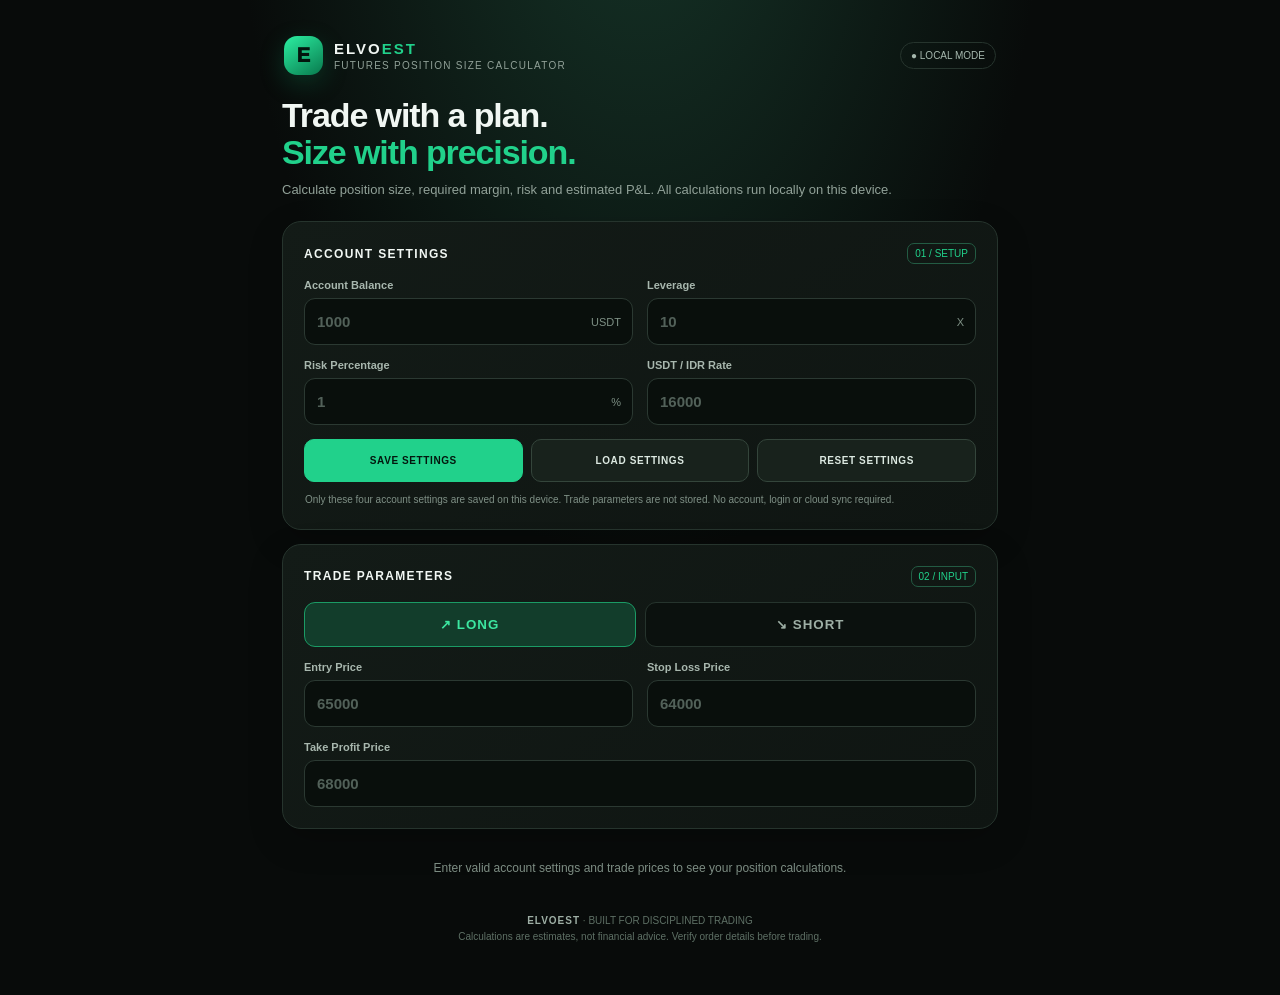
==== index.html @ 96f66a5b "Add files via upload" ====
<!doctype html>
<html lang="en">
<head>
  <meta charset="utf-8">
  <meta name="viewport" content="width=device-width, initial-scale=1, viewport-fit=cover">
  <meta name="theme-color" content="#090d0c">
  <meta name="apple-mobile-web-app-capable" content="yes">
  <meta name="apple-mobile-web-app-status-bar-style" content="black-translucent">
  <meta name="apple-mobile-web-app-title" content="ELVOEST">
  <meta name="description" content="Local futures position size, margin, risk and P&L calculator.">
  <link rel="manifest" href="./manifest.webmanifest">
  <link rel="apple-touch-icon" href="./icons/icon-192.png">
  <link rel="icon" href="./icons/icon-192.png">
  <title>ELVOEST — Futures Position Size Calculator</title>
  <style>
    :root{color-scheme:dark;--bg:#080b0a;--panel:#111715;--panel2:#151d19;--line:#26342d;--muted:#91a198;--text:#f1f7f3;--green:#21d18b;--green2:#123e2d;--red:#ff6573;--amber:#f5c56b;--radius:19px}
    *{box-sizing:border-box}html{background:var(--bg);scroll-behavior:smooth}body{margin:0;background:radial-gradient(ellipse at 50% -20%,#163629 0,transparent 45%),var(--bg);color:var(--text);font-family:Inter,-apple-system,BlinkMacSystemFont,"Segoe UI",sans-serif;font-size:15px;min-height:100vh;padding:0 0 env(safe-area-inset-bottom)}
    .wrap{width:min(100%,760px);margin:0 auto;padding:22px 16px 42px}.top{display:flex;justify-content:space-between;align-items:center;margin:4px 2px 22px}.brand{display:flex;align-items:center;gap:11px}.logo{width:39px;height:39px;border-radius:13px;background:linear-gradient(145deg,#2cf0a2,#08794d);display:grid;place-items:center;color:#03150d;font-weight:950;font-size:20px;box-shadow:0 8px 24px #0d9d6340}.brandname{font-weight:850;letter-spacing:2px;font-size:15px}.brandname span{color:var(--green)}.subbrand{font-size:10px;color:var(--muted);letter-spacing:1.25px;margin-top:3px}.local{font-size:10px;color:#a5b7ad;border:1px solid var(--line);padding:7px 10px;border-radius:99px;white-space:nowrap}
    h1{font-size:clamp(24px,6vw,34px);line-height:1.1;letter-spacing:-1.1px;margin:0 0 8px;font-weight:850}.intro{color:var(--muted);font-size:13px;line-height:1.5;margin:0 0 22px}.section{background:linear-gradient(145deg,#131b17,#0f1512);border:1px solid var(--line);border-radius:var(--radius);padding:17px;margin:0 0 14px;box-shadow:0 12px 35px #0003}.section-head{display:flex;justify-content:space-between;align-items:center;margin-bottom:15px}.section-title{font-size:12px;font-weight:800;letter-spacing:1.35px;text-transform:uppercase}.step{font-size:10px;color:var(--green);border:1px solid #235b43;padding:4px 7px;border-radius:7px}
    .grid{display:grid;grid-template-columns:repeat(2,minmax(0,1fr));gap:12px}.field{min-width:0}.field.full{grid-column:1/-1}label{display:block;color:#a8b7ae;font-size:11px;font-weight:650;margin:0 0 7px}.input-wrap{position:relative}input{width:100%;height:47px;border-radius:11px;border:1px solid #2b3932;background:#090f0c;color:var(--text);font:600 15px -apple-system,BlinkMacSystemFont,"Segoe UI",sans-serif;padding:0 12px;outline:none;min-width:0}input:focus{border-color:var(--green);box-shadow:0 0 0 3px #21d18b19}input::placeholder{color:#526159}.suffix{position:absolute;right:12px;top:50%;transform:translateY(-50%);color:#7e9085;font-size:11px;pointer-events:none}.has-suffix{padding-right:48px}
    .actions{display:grid;grid-template-columns:1fr 1fr 1fr;gap:8px;margin-top:14px}.btn{min-height:43px;border-radius:10px;border:1px solid #34453b;background:#18221c;color:#dce9e1;font-size:10px;font-weight:850;letter-spacing:.6px;padding:9px 5px;cursor:pointer}.btn.primary{background:var(--green);border-color:var(--green);color:#03170e}.btn:active{transform:scale(.985)}.note{color:#7f9086;font-size:10px;line-height:1.45;margin:11px 1px 0}
    .direction{display:grid;grid-template-columns:1fr 1fr;gap:9px;margin-bottom:14px}.dir{height:45px;border-radius:11px;border:1px solid var(--line);background:#0b110e;color:#9eafa5;font-weight:850;letter-spacing:1px;cursor:pointer}.dir.active.long{background:#123d2b;border-color:#1b9b65;color:#3ce6a0}.dir.active.short{background:#421b22;border-color:#b63e50;color:#ff8994}
    .error,.warning{display:none;border-radius:11px;padding:11px 12px;font-size:12px;line-height:1.45;margin-top:13px}.error{background:#3b171d;border:1px solid #7e2e3b;color:#ff9aa4}.warning{background:#392c16;border:1px solid #735724;color:#ffd78a}
    .results{display:none}.hero-result{background:linear-gradient(130deg,#103b2a,#10251b);border:1px solid #236c4a;border-radius:17px;padding:17px;margin-bottom:12px}.hero-label{color:#9bcbb2;font-size:10px;font-weight:800;letter-spacing:1.2px}.hero-value{font-size:clamp(29px,8vw,39px);font-weight:900;letter-spacing:-1.2px;margin:5px 0 2px;overflow-wrap:anywhere}.hero-sub{font-size:11px;color:#a8c5b4}.result-grid{display:grid;grid-template-columns:repeat(2,minmax(0,1fr));gap:9px}.metric{background:#0c120f;border:1px solid #243129;border-radius:13px;padding:12px;min-width:0}.metric-label{font-size:10px;color:#8fa197;line-height:1.35;min-height:27px}.metric-value{font-size:clamp(16px,4.2vw,21px);font-weight:800;letter-spacing:-.4px;margin-top:5px;overflow-wrap:anywhere}.metric-sub{font-size:10px;color:#7e9085;margin-top:4px}.metric.profit .metric-value{color:var(--green)}.metric.loss .metric-value{color:#ff7884}.metric.wide{grid-column:1/-1}.subhead{font-size:10px;color:#90a398;font-weight:850;letter-spacing:1.25px;margin:17px 0 9px}.warn-text{color:var(--amber)!important}.invalid-hint{color:#7d8d83;font-size:12px;text-align:center;padding:18px 8px}
    .footer{text-align:center;color:#5e7065;font-size:10px;line-height:1.6;margin:20px 8px 0}.footer strong{color:#9eafa5;letter-spacing:1px}.toast{position:fixed;left:50%;bottom:calc(20px + env(safe-area-inset-bottom));transform:translate(-50%,20px);opacity:0;pointer-events:none;background:#e6fff1;color:#062013;padding:11px 16px;border-radius:10px;font-size:12px;font-weight:750;box-shadow:0 10px 30px #0008;transition:.2s;z-index:5;white-space:nowrap}.toast.show{opacity:1;transform:translate(-50%,0)}
    @media(min-width:600px){.wrap{padding:32px 22px 50px}.section{padding:21px}.grid{gap:14px}.result-grid{grid-template-columns:repeat(3,minmax(0,1fr))}.metric.wide{grid-column:auto}}
    @media(max-width:360px){.wrap{padding-left:12px;padding-right:12px}.section{padding:14px}.actions{gap:5px}.btn{font-size:9px}.grid{gap:9px}}
  </style>
</head>
<body>
<main class="wrap">
  <header class="top">
    <div class="brand"><div class="logo">E</div><div><div class="brandname">ELVO<span>EST</span></div><div class="subbrand">FUTURES POSITION SIZE CALCULATOR</div></div></div>
    <div class="local">● LOCAL MODE</div>
  </header>
  <h1>Trade with a plan.<br><span style="color:var(--green)">Size with precision.</span></h1>
  <p class="intro">Calculate position size, required margin, risk and estimated P&amp;L. All calculations run locally on this device.</p>

  <section class="section">
    <div class="section-head"><div class="section-title">Account Settings</div><div class="step">01 / SETUP</div></div>
    <div class="grid">
      <div class="field"><label for="balance">Account Balance</label><div class="input-wrap"><input id="balance" type="number" min="0" step="any" inputmode="decimal" placeholder="1000"><span class="suffix">USDT</span></div></div>
      <div class="field"><label for="leverage">Leverage</label><div class="input-wrap"><input id="leverage" class="has-suffix" type="number" min="0" step="any" inputmode="decimal" placeholder="10"><span class="suffix">X</span></div></div>
      <div class="field"><label for="risk">Risk Percentage</label><div class="input-wrap"><input id="risk" class="has-suffix" type="number" min="0" max="100" step="any" inputmode="decimal" placeholder="1"><span class="suffix">%</span></div></div>
      <div class="field"><label for="fx">USDT / IDR Rate</label><div class="input-wrap"><input id="fx" type="number" min="0" step="any" inputmode="decimal" placeholder="16000"></div></div>
    </div>
    <div class="actions"><button class="btn primary" id="save">SAVE SETTINGS</button><button class="btn" id="load">LOAD SETTINGS</button><button class="btn" id="reset">RESET SETTINGS</button></div>
    <p class="note">Only these four account settings are saved on this device. Trade parameters are not stored. No account, login or cloud sync required.</p>
  </section>

  <section class="section">
    <div class="section-head"><div class="section-title">Trade Parameters</div><div class="step">02 / INPUT</div></div>
    <div class="direction"><button class="dir active long" id="long" type="button" aria-pressed="true">↗ LONG</button><button class="dir" id="short" type="button" aria-pressed="false">↘ SHORT</button></div>
    <div class="grid">
      <div class="field"><label for="entry">Entry Price</label><input id="entry" type="number" min="0" step="any" inputmode="decimal" placeholder="65000"></div>
      <div class="field"><label for="sl">Stop Loss Price</label><input id="sl" type="number" min="0" step="any" inputmode="decimal" placeholder="64000"></div>
      <div class="field full"><label for="tp">Take Profit Price</label><input id="tp" type="number" min="0" step="any" inputmode="decimal" placeholder="68000"></div>
    </div>
    <div class="error" id="error" role="alert"></div>
    <div class="warning" id="warning" role="status"></div>
  </section>

  <section class="section results" id="results" aria-live="polite">
    <div class="section-head"><div class="section-title">Position Sizing</div><div class="step">03 / RESULTS</div></div>
    <div class="hero-result"><div class="hero-label">POSITION SIZE · NOTIONAL VALUE</div><div class="hero-value" id="position">—</div><div class="hero-sub" id="quantity">—</div></div>
    <div class="result-grid">
      <div class="metric"><div class="metric-label">Required Margin</div><div class="metric-value" id="margin">—</div><div class="metric-sub" id="marginIdr">—</div></div>
      <div class="metric"><div class="metric-label">Risk Amount</div><div class="metric-value" id="riskAmt">—</div><div class="metric-sub" id="riskIdr">—</div></div>
      <div class="metric"><div class="metric-label">Margin Utilization</div><div class="metric-value" id="util">—</div><div class="metric-sub">of account balance</div></div>
      <div class="metric"><div class="metric-label">Stop Loss Distance</div><div class="metric-value" id="slDist">—</div><div class="metric-sub">from entry price</div></div>
      <div class="metric"><div class="metric-label">Take Profit Distance</div><div class="metric-value" id="tpDist">—</div><div class="metric-sub">from entry price</div></div>
      <div class="metric"><div class="metric-label">Risk / Reward Ratio</div><div class="metric-value" id="rr">—</div><div class="metric-sub">potential reward : risk</div></div>
    </div>
    <div class="subhead">PROFIT &amp; LOSS ESTIMATION</div>
    <div class="result-grid">
      <div class="metric loss"><div class="metric-label">Potential Loss</div><div class="metric-value" id="loss">—</div><div class="metric-sub" id="lossIdr">—</div></div>
      <div class="metric profit"><div class="metric-label">Potential Profit</div><div class="metric-value" id="profit">—</div><div class="metric-sub" id="profitIdr">—</div></div>
      <div class="metric profit"><div class="metric-label">ROI on Required Margin</div><div class="metric-value" id="roi">—</div><div class="metric-sub">potential profit / margin</div></div>
    </div>
    <p class="note">Estimates use the supplied prices and position quantity. Trading fees and funding fees are intentionally excluded. Actual fills, slippage and exchange rules may change realized results.</p>
  </section>
  <div class="invalid-hint" id="hint">Enter valid account settings and trade prices to see your position calculations.</div>
  <footer class="footer"><strong>ELVOEST</strong> · BUILT FOR DISCIPLINED TRADING<br>Calculations are estimates, not financial advice. Verify order details before trading.</footer>
</main>
<div class="toast" id="toast"></div>
<script>
(() => {
  const $ = id => document.getElementById(id);
  const fields = ['balance','leverage','risk','fx','entry','sl','tp'];
  let direction = 'LONG';
  const num = id => { const v = $(id).value.trim(); return v === '' ? NaN : Number(v); };
  const fmt = (v, digits=2) => Number(v).toLocaleString('en-US',{minimumFractionDigits:digits,maximumFractionDigits:digits});
  const money = v => `${fmt(v,2)} USDT`;
  const idr = v => `≈ Rp ${fmt(v,0)}`;
  const showToast = msg => { $('toast').textContent=msg; $('toast').classList.add('show'); setTimeout(()=>$('toast').classList.remove('show'),1800); };
  function setDirection(d){
    direction=d;
    $('long').className='dir'+(d==='LONG'?' active long':'');
    $('short').className='dir'+(d==='SHORT'?' active short':'');
    $('long').setAttribute('aria-pressed',String(d==='LONG'));
    $('short').setAttribute('aria-pressed',String(d==='SHORT'));
    calculate();
  }
  $('long').addEventListener('click',()=>setDirection('LONG'));
  $('short').addEventListener('click',()=>setDirection('SHORT'));
  function invalidate(message){
    $('results').style.display='none'; $('hint').style.display='block';
    $('error').textContent=message; $('error').style.display=message?'block':'none';
    $('warning').style.display='none';
  }
  function calculate(){
    const balance=num('balance'), leverage=num('leverage'), riskPct=num('risk'), fx=num('fx');
    const entry=num('entry'), sl=num('sl'), tp=num('tp');
    const missing = [balance,leverage,riskPct,fx,entry,sl,tp].some(v=>!Number.isFinite(v));
    if(missing){invalidate('');return;}
    if(balance<=0) return invalidate('Account Balance harus lebih besar dari 0.');
    if(leverage<=0) return invalidate('Leverage harus lebih besar dari 0.');
    if(riskPct<=0 || riskPct>100) return invalidate('Risk Percentage harus lebih besar dari 0% dan maksimal 100%.');
    if(fx<=0) return invalidate('USDT / IDR Rate harus lebih besar dari 0.');
    if(entry<=0) return invalidate('Entry Price harus lebih besar dari 0.');
    if(sl<=0 || tp<=0) return invalidate('Stop Loss dan Take Profit harus lebih besar dari 0.');
    if(direction==='LONG' && !(sl<entry && tp>entry)) return invalidate('Untuk LONG: Stop Loss harus di bawah Entry dan Take Profit harus di atas Entry.');
    if(direction==='SHORT' && !(sl>entry && tp<entry)) return invalidate('Untuk SHORT: Stop Loss harus di atas Entry dan Take Profit harus di bawah Entry.');

    const riskAmount=balance*riskPct/100;
    const slDistance=Math.abs(entry-sl)/entry;
    const tpDistance=Math.abs(tp-entry)/entry;
    const positionSize=riskAmount/slDistance;
    const quantity=positionSize/entry;
    const margin=positionSize/leverage;
    const marginUtil=margin/balance*100;
    const potentialLoss=quantity*Math.abs(entry-sl);
    const potentialProfit=quantity*Math.abs(tp-entry);
    const rr=tpDistance/slDistance;
    const roi=potentialProfit/margin*100;
    if(![riskAmount,slDistance,tpDistance,positionSize,quantity,margin,marginUtil,potentialLoss,potentialProfit,rr,roi].every(Number.isFinite)){
      return invalidate('Angka terlalu besar atau tidak dapat dihitung. Periksa kembali input.');
    }
    $('error').style.display='none';
    $('results').style.display='block'; $('hint').style.display='none';
    $('position').textContent=money(positionSize);
    $('quantity').textContent=`${fmt(quantity,8)} COIN / ASSET`;
    $('margin').textContent=money(margin); $('marginIdr').textContent=idr(margin*fx);
    $('riskAmt').textContent=money(riskAmount); $('riskIdr').textContent=idr(riskAmount*fx);
    $('util').textContent=`${fmt(marginUtil,2)}%`;
    $('slDist').textContent=`${fmt(slDistance*100,3)}%`;
    $('tpDist').textContent=`${fmt(tpDistance*100,3)}%`;
    $('rr').textContent=`1 : ${fmt(rr,2)}`;
    $('loss').textContent=`−${money(potentialLoss)}`; $('lossIdr').textContent=`−${idr(potentialLoss*fx)}`;
    $('profit').textContent=`+${money(potentialProfit)}`; $('profitIdr').textContent=`+${idr(potentialProfit*fx)}`;
    $('roi').textContent=`${fmt(roi,2)}%`;
    if(margin>balance){
      $('warning').textContent=`Required Margin (${money(margin)}) melebihi Account Balance (${money(balance)}). Posisi ini tidak dapat didukung oleh saldo tersebut pada leverage yang dimasukkan.`;
      $('warning').style.display='block';
    } else $('warning').style.display='none';
  }
  fields.forEach(id=>$(id).addEventListener('input',calculate));
  $('save').addEventListener('click',()=>{
    const data={balance:$('balance').value,leverage:$('leverage').value,risk:$('risk').value,fx:$('fx').value};
    if(!data.balance||!data.leverage||!data.risk||!data.fx||Number(data.balance)<=0||Number(data.leverage)<=0||Number(data.risk)<=0||Number(data.risk)>100||Number(data.fx)<=0){showToast('Isi 4 pengaturan akun dengan nilai valid.');return;}
    try{localStorage.setItem('elvoest.accountSettings.v1',JSON.stringify(data));showToast('Account settings saved on this device.');}catch(e){showToast('Penyimpanan lokal tidak tersedia.');}
  });
  $('load').addEventListener('click',()=>{
    try{const raw=localStorage.getItem('elvoest.accountSettings.v1');if(!raw){showToast('Belum ada settings tersimpan.');return;}
      const data=JSON.parse(raw);['balance','leverage','risk','fx'].forEach(k=>$(k).value=data[k]??'');calculate();showToast('Account settings loaded.');
    }catch(e){showToast('Settings tidak dapat dibaca.');}
  });
  $('reset').addEventListener('click',()=>{
    ['balance','leverage','risk','fx'].forEach(k=>$(k).value='');
    try{localStorage.removeItem('elvoest.accountSettings.v1');}catch(e){}
    calculate();showToast('Account settings reset.');
  });
  if('serviceWorker' in navigator && location.protocol!=='file:'){
    window.addEventListener('load',()=>navigator.serviceWorker.register('./sw.js').catch(()=>{}));
  }
  calculate();
})();
</script>
</body>
</html>
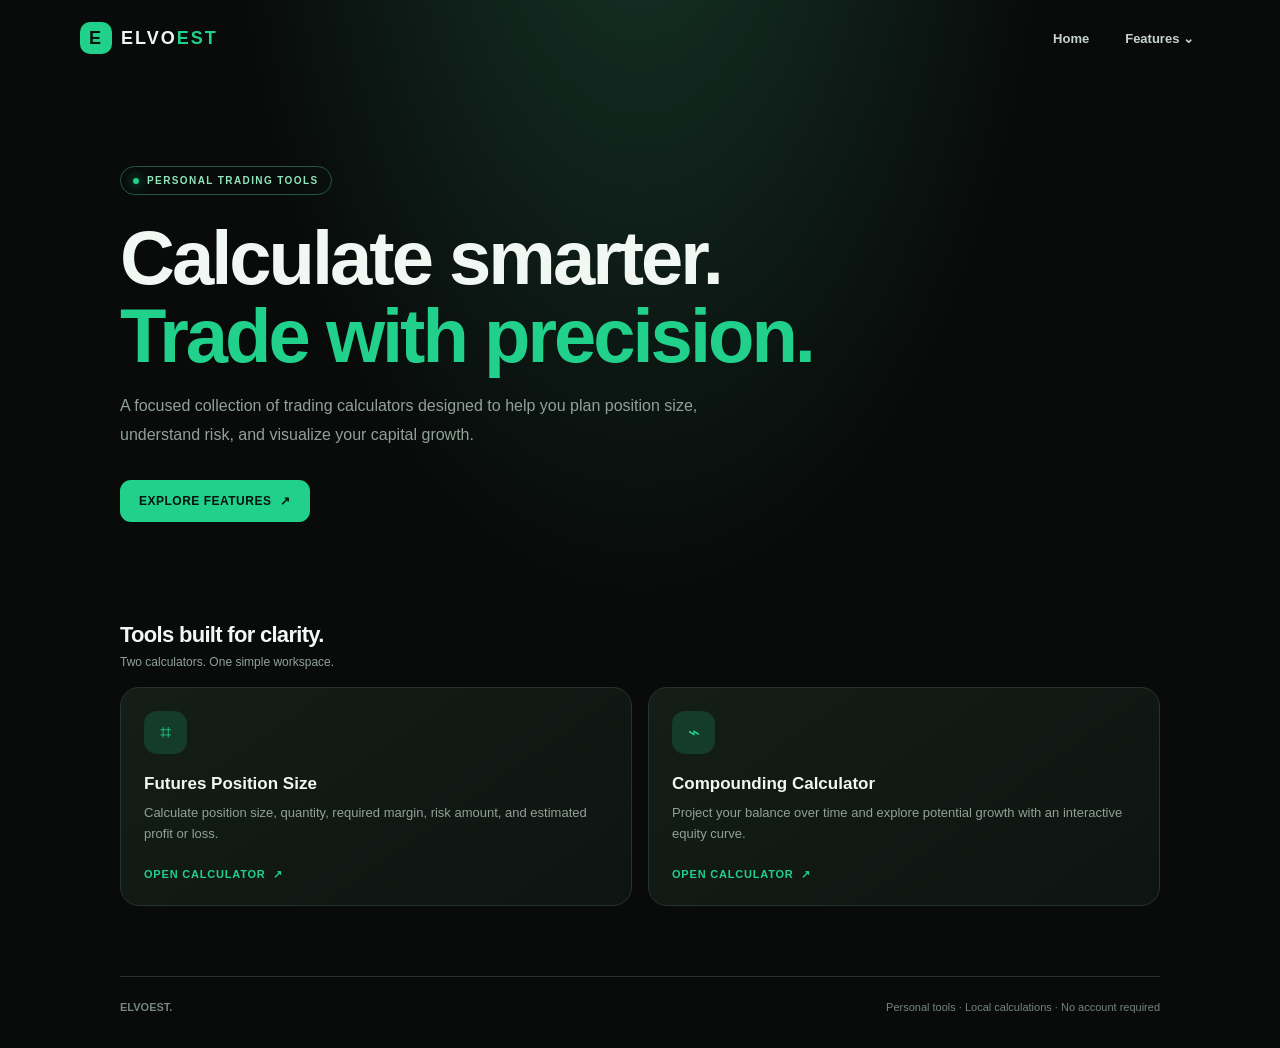
==== commit 8cff71e3: "Add files via upload" ====
--- a/index.html
+++ b/index.html
@@ -1,180 +1,19 @@
 <!doctype html>
-<html lang="en">
-<head>
-  <meta charset="utf-8">
-  <meta name="viewport" content="width=device-width, initial-scale=1, viewport-fit=cover">
-  <meta name="theme-color" content="#090d0c">
-  <meta name="apple-mobile-web-app-capable" content="yes">
-  <meta name="apple-mobile-web-app-status-bar-style" content="black-translucent">
-  <meta name="apple-mobile-web-app-title" content="ELVOEST">
-  <meta name="description" content="Local futures position size, margin, risk and P&L calculator.">
-  <link rel="manifest" href="./manifest.webmanifest">
-  <link rel="apple-touch-icon" href="./icons/icon-192.png">
-  <link rel="icon" href="./icons/icon-192.png">
-  <title>ELVOEST — Futures Position Size Calculator</title>
-  <style>
-    :root{color-scheme:dark;--bg:#080b0a;--panel:#111715;--panel2:#151d19;--line:#26342d;--muted:#91a198;--text:#f1f7f3;--green:#21d18b;--green2:#123e2d;--red:#ff6573;--amber:#f5c56b;--radius:19px}
-    *{box-sizing:border-box}html{background:var(--bg);scroll-behavior:smooth}body{margin:0;background:radial-gradient(ellipse at 50% -20%,#163629 0,transparent 45%),var(--bg);color:var(--text);font-family:Inter,-apple-system,BlinkMacSystemFont,"Segoe UI",sans-serif;font-size:15px;min-height:100vh;padding:0 0 env(safe-area-inset-bottom)}
-    .wrap{width:min(100%,760px);margin:0 auto;padding:22px 16px 42px}.top{display:flex;justify-content:space-between;align-items:center;margin:4px 2px 22px}.brand{display:flex;align-items:center;gap:11px}.logo{width:39px;height:39px;border-radius:13px;background:linear-gradient(145deg,#2cf0a2,#08794d);display:grid;place-items:center;color:#03150d;font-weight:950;font-size:20px;box-shadow:0 8px 24px #0d9d6340}.brandname{font-weight:850;letter-spacing:2px;font-size:15px}.brandname span{color:var(--green)}.subbrand{font-size:10px;color:var(--muted);letter-spacing:1.25px;margin-top:3px}.local{font-size:10px;color:#a5b7ad;border:1px solid var(--line);padding:7px 10px;border-radius:99px;white-space:nowrap}
-    h1{font-size:clamp(24px,6vw,34px);line-height:1.1;letter-spacing:-1.1px;margin:0 0 8px;font-weight:850}.intro{color:var(--muted);font-size:13px;line-height:1.5;margin:0 0 22px}.section{background:linear-gradient(145deg,#131b17,#0f1512);border:1px solid var(--line);border-radius:var(--radius);padding:17px;margin:0 0 14px;box-shadow:0 12px 35px #0003}.section-head{display:flex;justify-content:space-between;align-items:center;margin-bottom:15px}.section-title{font-size:12px;font-weight:800;letter-spacing:1.35px;text-transform:uppercase}.step{font-size:10px;color:var(--green);border:1px solid #235b43;padding:4px 7px;border-radius:7px}
-    .grid{display:grid;grid-template-columns:repeat(2,minmax(0,1fr));gap:12px}.field{min-width:0}.field.full{grid-column:1/-1}label{display:block;color:#a8b7ae;font-size:11px;font-weight:650;margin:0 0 7px}.input-wrap{position:relative}input{width:100%;height:47px;border-radius:11px;border:1px solid #2b3932;background:#090f0c;color:var(--text);font:600 15px -apple-system,BlinkMacSystemFont,"Segoe UI",sans-serif;padding:0 12px;outline:none;min-width:0}input:focus{border-color:var(--green);box-shadow:0 0 0 3px #21d18b19}input::placeholder{color:#526159}.suffix{position:absolute;right:12px;top:50%;transform:translateY(-50%);color:#7e9085;font-size:11px;pointer-events:none}.has-suffix{padding-right:48px}
-    .actions{display:grid;grid-template-columns:1fr 1fr 1fr;gap:8px;margin-top:14px}.btn{min-height:43px;border-radius:10px;border:1px solid #34453b;background:#18221c;color:#dce9e1;font-size:10px;font-weight:850;letter-spacing:.6px;padding:9px 5px;cursor:pointer}.btn.primary{background:var(--green);border-color:var(--green);color:#03170e}.btn:active{transform:scale(.985)}.note{color:#7f9086;font-size:10px;line-height:1.45;margin:11px 1px 0}
-    .direction{display:grid;grid-template-columns:1fr 1fr;gap:9px;margin-bottom:14px}.dir{height:45px;border-radius:11px;border:1px solid var(--line);background:#0b110e;color:#9eafa5;font-weight:850;letter-spacing:1px;cursor:pointer}.dir.active.long{background:#123d2b;border-color:#1b9b65;color:#3ce6a0}.dir.active.short{background:#421b22;border-color:#b63e50;color:#ff8994}
-    .error,.warning{display:none;border-radius:11px;padding:11px 12px;font-size:12px;line-height:1.45;margin-top:13px}.error{background:#3b171d;border:1px solid #7e2e3b;color:#ff9aa4}.warning{background:#392c16;border:1px solid #735724;color:#ffd78a}
-    .results{display:none}.hero-result{background:linear-gradient(130deg,#103b2a,#10251b);border:1px solid #236c4a;border-radius:17px;padding:17px;margin-bottom:12px}.hero-label{color:#9bcbb2;font-size:10px;font-weight:800;letter-spacing:1.2px}.hero-value{font-size:clamp(29px,8vw,39px);font-weight:900;letter-spacing:-1.2px;margin:5px 0 2px;overflow-wrap:anywhere}.hero-sub{font-size:11px;color:#a8c5b4}.result-grid{display:grid;grid-template-columns:repeat(2,minmax(0,1fr));gap:9px}.metric{background:#0c120f;border:1px solid #243129;border-radius:13px;padding:12px;min-width:0}.metric-label{font-size:10px;color:#8fa197;line-height:1.35;min-height:27px}.metric-value{font-size:clamp(16px,4.2vw,21px);font-weight:800;letter-spacing:-.4px;margin-top:5px;overflow-wrap:anywhere}.metric-sub{font-size:10px;color:#7e9085;margin-top:4px}.metric.profit .metric-value{color:var(--green)}.metric.loss .metric-value{color:#ff7884}.metric.wide{grid-column:1/-1}.subhead{font-size:10px;color:#90a398;font-weight:850;letter-spacing:1.25px;margin:17px 0 9px}.warn-text{color:var(--amber)!important}.invalid-hint{color:#7d8d83;font-size:12px;text-align:center;padding:18px 8px}
-    .footer{text-align:center;color:#5e7065;font-size:10px;line-height:1.6;margin:20px 8px 0}.footer strong{color:#9eafa5;letter-spacing:1px}.toast{position:fixed;left:50%;bottom:calc(20px + env(safe-area-inset-bottom));transform:translate(-50%,20px);opacity:0;pointer-events:none;background:#e6fff1;color:#062013;padding:11px 16px;border-radius:10px;font-size:12px;font-weight:750;box-shadow:0 10px 30px #0008;transition:.2s;z-index:5;white-space:nowrap}.toast.show{opacity:1;transform:translate(-50%,0)}
-    @media(min-width:600px){.wrap{padding:32px 22px 50px}.section{padding:21px}.grid{gap:14px}.result-grid{grid-template-columns:repeat(3,minmax(0,1fr))}.metric.wide{grid-column:auto}}
-    @media(max-width:360px){.wrap{padding-left:12px;padding-right:12px}.section{padding:14px}.actions{gap:5px}.btn{font-size:9px}.grid{gap:9px}}
-  </style>
-</head>
-<body>
-<main class="wrap">
-  <header class="top">
-    <div class="brand"><div class="logo">E</div><div><div class="brandname">ELVO<span>EST</span></div><div class="subbrand">FUTURES POSITION SIZE CALCULATOR</div></div></div>
-    <div class="local">● LOCAL MODE</div>
-  </header>
-  <h1>Trade with a plan.<br><span style="color:var(--green)">Size with precision.</span></h1>
-  <p class="intro">Calculate position size, required margin, risk and estimated P&amp;L. All calculations run locally on this device.</p>
-
-  <section class="section">
-    <div class="section-head"><div class="section-title">Account Settings</div><div class="step">01 / SETUP</div></div>
-    <div class="grid">
-      <div class="field"><label for="balance">Account Balance</label><div class="input-wrap"><input id="balance" type="number" min="0" step="any" inputmode="decimal" placeholder="1000"><span class="suffix">USDT</span></div></div>
-      <div class="field"><label for="leverage">Leverage</label><div class="input-wrap"><input id="leverage" class="has-suffix" type="number" min="0" step="any" inputmode="decimal" placeholder="10"><span class="suffix">X</span></div></div>
-      <div class="field"><label for="risk">Risk Percentage</label><div class="input-wrap"><input id="risk" class="has-suffix" type="number" min="0" max="100" step="any" inputmode="decimal" placeholder="1"><span class="suffix">%</span></div></div>
-      <div class="field"><label for="fx">USDT / IDR Rate</label><div class="input-wrap"><input id="fx" type="number" min="0" step="any" inputmode="decimal" placeholder="16000"></div></div>
+<html lang="en"><head><meta charset="utf-8"><meta name="viewport" content="width=device-width,initial-scale=1,maximum-scale=1,user-scalable=no,viewport-fit=cover"><meta name="theme-color" content="#080b0a"><meta name="apple-mobile-web-app-capable" content="yes"><meta name="apple-mobile-web-app-title" content="ELVOEST"><meta name="description" content="ELVOEST personal trading calculators."><link rel="manifest" href="./manifest.webmanifest"><link rel="apple-touch-icon" href="./icons/icon-192.png"><link rel="stylesheet" href="./assets/css/main.css"><title>ELVOEST — Personal Trading Tools</title></head>
+<body><nav class="site-nav">
+  <a class="nav-brand" href="/"><span class="nav-mark">E</span><span class="word">ELVO<span>EST</span></span></a>
+  <div class="nav-links">
+    <a href="/">Home</a>
+    <div class="nav-dropdown"><button type="button" aria-expanded="false">Features&nbsp;⌄</button>
+      <div class="dropdown-menu"><a href="/calculators/futures/">Futures Position Size</a><a href="/calculators/compounding/">Compounding Calculator</a></div>
     </div>
-    <div class="actions"><button class="btn primary" id="save">SAVE SETTINGS</button><button class="btn" id="load">LOAD SETTINGS</button><button class="btn" id="reset">RESET SETTINGS</button></div>
-    <p class="note">Only these four account settings are saved on this device. Trade parameters are not stored. No account, login or cloud sync required.</p>
-  </section>
-
-  <section class="section">
-    <div class="section-head"><div class="section-title">Trade Parameters</div><div class="step">02 / INPUT</div></div>
-    <div class="direction"><button class="dir active long" id="long" type="button" aria-pressed="true">↗ LONG</button><button class="dir" id="short" type="button" aria-pressed="false">↘ SHORT</button></div>
-    <div class="grid">
-      <div class="field"><label for="entry">Entry Price</label><input id="entry" type="number" min="0" step="any" inputmode="decimal" placeholder="65000"></div>
-      <div class="field"><label for="sl">Stop Loss Price</label><input id="sl" type="number" min="0" step="any" inputmode="decimal" placeholder="64000"></div>
-      <div class="field full"><label for="tp">Take Profit Price</label><input id="tp" type="number" min="0" step="any" inputmode="decimal" placeholder="68000"></div>
-    </div>
-    <div class="error" id="error" role="alert"></div>
-    <div class="warning" id="warning" role="status"></div>
-  </section>
-
-  <section class="section results" id="results" aria-live="polite">
-    <div class="section-head"><div class="section-title">Position Sizing</div><div class="step">03 / RESULTS</div></div>
-    <div class="hero-result"><div class="hero-label">POSITION SIZE · NOTIONAL VALUE</div><div class="hero-value" id="position">—</div><div class="hero-sub" id="quantity">—</div></div>
-    <div class="result-grid">
-      <div class="metric"><div class="metric-label">Required Margin</div><div class="metric-value" id="margin">—</div><div class="metric-sub" id="marginIdr">—</div></div>
-      <div class="metric"><div class="metric-label">Risk Amount</div><div class="metric-value" id="riskAmt">—</div><div class="metric-sub" id="riskIdr">—</div></div>
-      <div class="metric"><div class="metric-label">Margin Utilization</div><div class="metric-value" id="util">—</div><div class="metric-sub">of account balance</div></div>
-      <div class="metric"><div class="metric-label">Stop Loss Distance</div><div class="metric-value" id="slDist">—</div><div class="metric-sub">from entry price</div></div>
-      <div class="metric"><div class="metric-label">Take Profit Distance</div><div class="metric-value" id="tpDist">—</div><div class="metric-sub">from entry price</div></div>
-      <div class="metric"><div class="metric-label">Risk / Reward Ratio</div><div class="metric-value" id="rr">—</div><div class="metric-sub">potential reward : risk</div></div>
-    </div>
-    <div class="subhead">PROFIT &amp; LOSS ESTIMATION</div>
-    <div class="result-grid">
-      <div class="metric loss"><div class="metric-label">Potential Loss</div><div class="metric-value" id="loss">—</div><div class="metric-sub" id="lossIdr">—</div></div>
-      <div class="metric profit"><div class="metric-label">Potential Profit</div><div class="metric-value" id="profit">—</div><div class="metric-sub" id="profitIdr">—</div></div>
-      <div class="metric profit"><div class="metric-label">ROI on Required Margin</div><div class="metric-value" id="roi">—</div><div class="metric-sub">potential profit / margin</div></div>
-    </div>
-    <p class="note">Estimates use the supplied prices and position quantity. Trading fees and funding fees are intentionally excluded. Actual fills, slippage and exchange rules may change realized results.</p>
-  </section>
-  <div class="invalid-hint" id="hint">Enter valid account settings and trade prices to see your position calculations.</div>
-  <footer class="footer"><strong>ELVOEST</strong> · BUILT FOR DISCIPLINED TRADING<br>Calculations are estimates, not financial advice. Verify order details before trading.</footer>
-</main>
-<div class="toast" id="toast"></div>
-<script>
-(() => {
-  const $ = id => document.getElementById(id);
-  const fields = ['balance','leverage','risk','fx','entry','sl','tp'];
-  let direction = 'LONG';
-  const num = id => { const v = $(id).value.trim(); return v === '' ? NaN : Number(v); };
-  const fmt = (v, digits=2) => Number(v).toLocaleString('en-US',{minimumFractionDigits:digits,maximumFractionDigits:digits});
-  const money = v => `${fmt(v,2)} USDT`;
-  const idr = v => `≈ Rp ${fmt(v,0)}`;
-  const showToast = msg => { $('toast').textContent=msg; $('toast').classList.add('show'); setTimeout(()=>$('toast').classList.remove('show'),1800); };
-  function setDirection(d){
-    direction=d;
-    $('long').className='dir'+(d==='LONG'?' active long':'');
-    $('short').className='dir'+(d==='SHORT'?' active short':'');
-    $('long').setAttribute('aria-pressed',String(d==='LONG'));
-    $('short').setAttribute('aria-pressed',String(d==='SHORT'));
-    calculate();
-  }
-  $('long').addEventListener('click',()=>setDirection('LONG'));
-  $('short').addEventListener('click',()=>setDirection('SHORT'));
-  function invalidate(message){
-    $('results').style.display='none'; $('hint').style.display='block';
-    $('error').textContent=message; $('error').style.display=message?'block':'none';
-    $('warning').style.display='none';
-  }
-  function calculate(){
-    const balance=num('balance'), leverage=num('leverage'), riskPct=num('risk'), fx=num('fx');
-    const entry=num('entry'), sl=num('sl'), tp=num('tp');
-    const missing = [balance,leverage,riskPct,fx,entry,sl,tp].some(v=>!Number.isFinite(v));
-    if(missing){invalidate('');return;}
-    if(balance<=0) return invalidate('Account Balance harus lebih besar dari 0.');
-    if(leverage<=0) return invalidate('Leverage harus lebih besar dari 0.');
-    if(riskPct<=0 || riskPct>100) return invalidate('Risk Percentage harus lebih besar dari 0% dan maksimal 100%.');
-    if(fx<=0) return invalidate('USDT / IDR Rate harus lebih besar dari 0.');
-    if(entry<=0) return invalidate('Entry Price harus lebih besar dari 0.');
-    if(sl<=0 || tp<=0) return invalidate('Stop Loss dan Take Profit harus lebih besar dari 0.');
-    if(direction==='LONG' && !(sl<entry && tp>entry)) return invalidate('Untuk LONG: Stop Loss harus di bawah Entry dan Take Profit harus di atas Entry.');
-    if(direction==='SHORT' && !(sl>entry && tp<entry)) return invalidate('Untuk SHORT: Stop Loss harus di atas Entry dan Take Profit harus di bawah Entry.');
-
-    const riskAmount=balance*riskPct/100;
-    const slDistance=Math.abs(entry-sl)/entry;
-    const tpDistance=Math.abs(tp-entry)/entry;
-    const positionSize=riskAmount/slDistance;
-    const quantity=positionSize/entry;
-    const margin=positionSize/leverage;
-    const marginUtil=margin/balance*100;
-    const potentialLoss=quantity*Math.abs(entry-sl);
-    const potentialProfit=quantity*Math.abs(tp-entry);
-    const rr=tpDistance/slDistance;
-    const roi=potentialProfit/margin*100;
-    if(![riskAmount,slDistance,tpDistance,positionSize,quantity,margin,marginUtil,potentialLoss,potentialProfit,rr,roi].every(Number.isFinite)){
-      return invalidate('Angka terlalu besar atau tidak dapat dihitung. Periksa kembali input.');
-    }
-    $('error').style.display='none';
-    $('results').style.display='block'; $('hint').style.display='none';
-    $('position').textContent=money(positionSize);
-    $('quantity').textContent=`${fmt(quantity,8)} COIN / ASSET`;
-    $('margin').textContent=money(margin); $('marginIdr').textContent=idr(margin*fx);
-    $('riskAmt').textContent=money(riskAmount); $('riskIdr').textContent=idr(riskAmount*fx);
-    $('util').textContent=`${fmt(marginUtil,2)}%`;
-    $('slDist').textContent=`${fmt(slDistance*100,3)}%`;
-    $('tpDist').textContent=`${fmt(tpDistance*100,3)}%`;
-    $('rr').textContent=`1 : ${fmt(rr,2)}`;
-    $('loss').textContent=`−${money(potentialLoss)}`; $('lossIdr').textContent=`−${idr(potentialLoss*fx)}`;
-    $('profit').textContent=`+${money(potentialProfit)}`; $('profitIdr').textContent=`+${idr(potentialProfit*fx)}`;
-    $('roi').textContent=`${fmt(roi,2)}%`;
-    if(margin>balance){
-      $('warning').textContent=`Required Margin (${money(margin)}) melebihi Account Balance (${money(balance)}). Posisi ini tidak dapat didukung oleh saldo tersebut pada leverage yang dimasukkan.`;
-      $('warning').style.display='block';
-    } else $('warning').style.display='none';
-  }
-  fields.forEach(id=>$(id).addEventListener('input',calculate));
-  $('save').addEventListener('click',()=>{
-    const data={balance:$('balance').value,leverage:$('leverage').value,risk:$('risk').value,fx:$('fx').value};
-    if(!data.balance||!data.leverage||!data.risk||!data.fx||Number(data.balance)<=0||Number(data.leverage)<=0||Number(data.risk)<=0||Number(data.risk)>100||Number(data.fx)<=0){showToast('Isi 4 pengaturan akun dengan nilai valid.');return;}
-    try{localStorage.setItem('elvoest.accountSettings.v1',JSON.stringify(data));showToast('Account settings saved on this device.');}catch(e){showToast('Penyimpanan lokal tidak tersedia.');}
-  });
-  $('load').addEventListener('click',()=>{
-    try{const raw=localStorage.getItem('elvoest.accountSettings.v1');if(!raw){showToast('Belum ada settings tersimpan.');return;}
-      const data=JSON.parse(raw);['balance','leverage','risk','fx'].forEach(k=>$(k).value=data[k]??'');calculate();showToast('Account settings loaded.');
-    }catch(e){showToast('Settings tidak dapat dibaca.');}
-  });
-  $('reset').addEventListener('click',()=>{
-    ['balance','leverage','risk','fx'].forEach(k=>$(k).value='');
-    try{localStorage.removeItem('elvoest.accountSettings.v1');}catch(e){}
-    calculate();showToast('Account settings reset.');
-  });
-  if('serviceWorker' in navigator && location.protocol!=='file:'){
-    window.addEventListener('load',()=>navigator.serviceWorker.register('./sw.js').catch(()=>{}));
-  }
-  calculate();
-})();
-</script>
-</body>
-</html>+  </div>
+</nav><main class="container">
+<section class="hero"><div class="eyebrow"><span class="dot"></span> PERSONAL TRADING TOOLS</div><h1>Calculate smarter.<br><em>Trade with precision.</em></h1><p class="lead">A focused collection of trading calculators designed to help you plan position size, understand risk, and visualize your capital growth.</p><a class="btn" href="#features">EXPLORE FEATURES <span>↗</span></a></section>
+<section id="features"><div class="section-title"><div><h2>Tools built for clarity.</h2><p style="margin-top:7px">Two calculators. One simple workspace.</p></div></div>
+<div class="tools">
+<a class="tool-card" href="./calculators/futures/"><div class="tool-icon">⌗</div><h3>Futures Position Size</h3><p>Calculate position size, quantity, required margin, risk amount, and estimated profit or loss.</p><span class="open-link">OPEN CALCULATOR&nbsp; ↗</span></a>
+<a class="tool-card" href="./calculators/compounding/"><div class="tool-icon">⌁</div><h3>Compounding Calculator</h3><p>Project your balance over time and explore potential growth with an interactive equity curve.</p><span class="open-link">OPEN CALCULATOR&nbsp; ↗</span></a>
+</div></section>
+<footer class="footer"><strong>ELVOEST.</strong><span>Personal tools · Local calculations · No account required</span></footer>
+</main><script src="./assets/js/site.js"></script><script>if("serviceWorker" in navigator)window.addEventListener("load",()=>navigator.serviceWorker.register("./sw.js",{scope:"./"}));</script></body></html>
--- a/assets/css/main.css
+++ b/assets/css/main.css
@@ -0,0 +1,29 @@
+:root{color-scheme:dark;--bg:#080b0a;--panel:#111715;--panel2:#151d19;--line:#26342d;--muted:#91a198;--text:#f1f7f3;--green:#21d18b;--red:#ff6573}
+*{box-sizing:border-box}html{background:var(--bg);scroll-behavior:smooth;scrollbar-width:none}html::-webkit-scrollbar,body::-webkit-scrollbar{display:none;width:0;height:0}
+body{margin:0;background:radial-gradient(ellipse at 50% -20%,#163629 0,transparent 45%),var(--bg);color:var(--text);font-family:Inter,-apple-system,BlinkMacSystemFont,"Segoe UI",sans-serif;min-height:100vh;touch-action:pan-y}
+a{color:inherit}.site-nav{width:min(1120px,calc(100% - 36px));margin:auto;padding:22px 0;display:flex;align-items:center;justify-content:space-between;position:relative;z-index:5}
+.nav-brand{display:flex;align-items:center;gap:9px;text-decoration:none;font-weight:900;letter-spacing:2px;font-size:18px}.nav-mark{width:32px;height:32px;display:grid;place-items:center;border-radius:10px;background:var(--green);color:#04150d}.nav-brand .word span{color:var(--green)}
+.nav-links{display:flex;align-items:center;gap:30px}.nav-links>a,.nav-dropdown>button{color:#c7d4cc;text-decoration:none;font-size:13px;font-weight:650;background:none;border:0;cursor:pointer}.nav-links a:hover,.nav-dropdown>button:hover{color:var(--green)}
+.nav-dropdown{position:relative}.dropdown-menu{display:none;position:absolute;right:0;top:32px;min-width:230px;padding:8px;background:#121a15;border:1px solid var(--line);border-radius:13px;box-shadow:0 18px 45px #0009}.nav-dropdown:hover .dropdown-menu,.nav-dropdown:focus-within .dropdown-menu{display:grid}.dropdown-menu a{padding:12px;text-decoration:none;border-radius:8px;font-size:13px;color:#dce8e0}.dropdown-menu a:hover{background:#1b2a21;color:var(--green)}
+.container{width:min(1040px,calc(100% - 36px));margin:auto}.hero{padding:90px 0 75px;max-width:760px}.eyebrow{display:inline-flex;align-items:center;gap:8px;border:1px solid #24583f;color:#8fe6bb;border-radius:99px;padding:8px 12px;font-size:10px;font-weight:800;letter-spacing:1.4px}.dot{width:6px;height:6px;border-radius:50%;background:var(--green);box-shadow:0 0 12px var(--green)}
+h1{font-size:clamp(42px,8vw,76px);line-height:1.02;letter-spacing:-3px;margin:24px 0 18px;font-weight:850}h1 em{font-style:normal;color:var(--green)}.lead{max-width:590px;color:var(--muted);font-size:16px;line-height:1.8;margin:0 0 30px}
+.btn{display:inline-flex;align-items:center;justify-content:center;gap:9px;background:var(--green);color:#04150d;text-decoration:none;border:0;border-radius:11px;padding:14px 19px;font-size:12px;font-weight:850;letter-spacing:.5px}.btn.secondary{background:#121a15;color:#e2eee6;border:1px solid var(--line)}
+.section-title{display:flex;align-items:end;justify-content:space-between;margin:25px 0 18px}.section-title h2{font-size:22px;letter-spacing:-.7px;margin:0}.section-title p{font-size:12px;color:var(--muted);margin:0}
+.tools{display:grid;grid-template-columns:repeat(2,minmax(0,1fr));gap:16px;padding-bottom:70px}.tool-card{display:block;background:linear-gradient(145deg,#141d18,#0e1411);border:1px solid var(--line);border-radius:19px;padding:23px;text-decoration:none;transition:transform .2s,border-color .2s}.tool-card:hover{transform:translateY(-3px);border-color:#26734e}.tool-icon{width:43px;height:43px;display:grid;place-items:center;background:#153b2a;color:var(--green);border-radius:13px;font-size:20px}.tool-card h3{font-size:17px;margin:20px 0 8px}.tool-card p{font-size:13px;line-height:1.65;color:var(--muted);min-height:42px;margin:0 0 19px}.open-link{font-size:11px;font-weight:850;letter-spacing:.8px;color:var(--green)}
+.footer{border-top:1px solid var(--line);padding:24px 0 35px;color:#75857b;font-size:11px;display:flex;justify-content:space-between;gap:12px}
+.panel{background:linear-gradient(145deg,#131b17,#0f1512);border:1px solid var(--line);border-radius:19px;padding:20px;box-shadow:0 12px 35px #0003}.calculator{padding:35px 0 70px}.page-heading{margin:35px 0 22px}.page-heading h1{font-size:clamp(30px,6vw,46px);letter-spacing:-1.7px;margin:0 0 9px}.page-heading p{color:var(--muted);font-size:13px;line-height:1.6}
+.fields{display:grid;grid-template-columns:repeat(2,minmax(0,1fr));gap:14px}.field label{display:block;color:#a8b7ae;font-size:11px;font-weight:650;margin:0 0 7px}.field input,.field select{width:100%;height:48px;border-radius:11px;border:1px solid #2b3932;background:#090f0c;color:var(--text);font:600 15px inherit;padding:0 12px;outline:none}.field input:focus,.field select:focus{border-color:var(--green);box-shadow:0 0 0 3px #21d18b19}.field.full{grid-column:1/-1}
+.stats{display:grid;grid-template-columns:repeat(3,minmax(0,1fr));gap:10px;margin-top:15px}.stat{background:#0c120f;border:1px solid #243129;border-radius:13px;padding:14px;min-width:0}.stat small{display:block;color:var(--muted);font-size:10px;letter-spacing:.6px}.stat strong{display:block;font-size:clamp(18px,4vw,25px);margin-top:7px;overflow-wrap:anywhere}.green{color:var(--green)}
+.chart-wrap{margin-top:16px;background:#0c120f;border:1px solid #243129;border-radius:14px;padding:16px}.chart-head{display:flex;justify-content:space-between;gap:10px;align-items:center;margin-bottom:12px}.chart-head strong{font-size:13px}.chart-head span{font-size:10px;color:var(--muted)}svg{display:block;width:100%;height:auto;overflow:visible}.chart-grid{stroke:#27342d;stroke-width:1;stroke-dasharray:3 5}.chart-line{fill:none;stroke:var(--green);stroke-width:3;stroke-linecap:round;stroke-linejoin:round}.chart-area{fill:url(#area)}.chart-label{fill:#829187;font-size:10px}
+.note{font-size:11px;color:#7f9086;line-height:1.6;margin:13px 2px 0}.hidden{display:none!important}
+@media(max-width:640px){.site-nav{padding:16px 0}.nav-links{gap:17px}.nav-links>a{display:none}.hero{padding:65px 0 55px}h1{letter-spacing:-2px}.tools{grid-template-columns:1fr}.tool-card p{min-height:0}.fields{grid-template-columns:1fr}.stats{grid-template-columns:repeat(2,minmax(0,1fr))}.footer{flex-direction:column}.section-title p{display:none}}
+
+/* Currency display toggle */
+.currency-panel{margin-top:16px;padding:16px 20px}
+.currency-head{display:flex;align-items:center;justify-content:space-between;gap:16px}
+.currency-head strong{display:block;color:var(--text)}
+.currency-head .note{margin:5px 0 0;font-size:12px}
+.currency-toggle{display:inline-flex;gap:4px;padding:4px;border:1px solid var(--line);border-radius:12px;background:#080d0a}
+.currency-btn{border:0;border-radius:8px;padding:9px 16px;background:transparent;color:var(--muted);font:inherit;font-weight:800;cursor:pointer}
+.currency-btn.active{background:var(--green);color:#04120b}
+@media(max-width:600px){.currency-head{align-items:flex-start;flex-direction:column}.currency-toggle{width:100%}.currency-btn{flex:1}}
